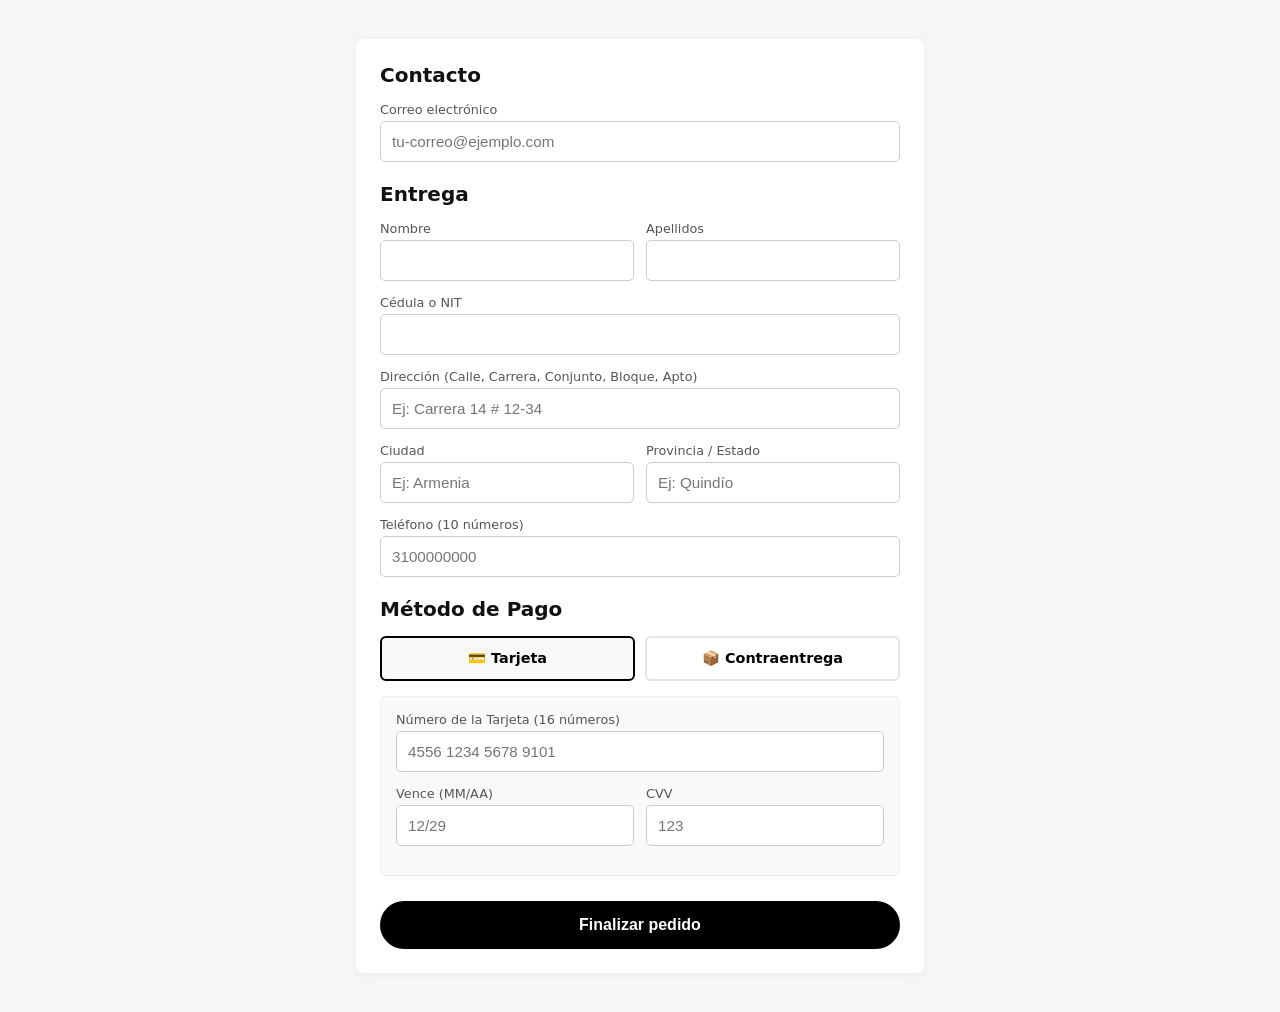
==== pago.html @ ca4d5197 "feat: interfaz de detalle terminada y archivos base" ====
<!DOCTYPE html>
<html lang="es">
<head>
    <meta charset="UTF-8">
    <meta name="viewport" content="width=device-width, initial-scale=1.0">
    <title>Hogar & Confort - Checkout</title>
    <style>
        body { background: #f6f6f6; font-family: -apple-system, system-ui, sans-serif; padding: 15px; margin: 0; }
        .wrapper-pago { max-width: 520px; margin: 1.5rem auto; background: #fff; padding: 24px; border-radius: 8px; box-shadow: 0 1px 10px rgba(0,0,0,0.04); }
        .titulo-bloque { font-size: 1.25rem; font-weight: 600; margin: 0 0 15px 0; color: #111; }
        
        .input-caja { margin-bottom: 14px; }
        .input-caja label { display: block; font-size: 0.8rem; font-weight: 500; color: #555; margin-bottom: 4px; }
        .input-caja input, .input-caja select { 
            width: 100%; 
            padding: 11px; 
            border: 1px solid #ccc; 
            border-radius: 5px; 
            font-size: 0.95rem; 
            box-sizing: border-box; 
            transition: all 0.2s ease;
        }
        .input-caja input:focus { border-color: #000; outline: none; }
        
        /* Validaciones visuales en rojo */
        .input-invalido { border-color: #e74c3c !important; background-color: #fdf2f2; }
        .error-texto { color: #e74c3c; font-size: 0.75rem; margin-top: 4px; display: none; }

        .grid-doble { display: flex; gap: 12px; }
        .grid-doble .input-caja { flex: 1; }
        
        .tabs-pago { display: flex; gap: 10px; margin: 15px 0; }
        .tab-item { flex: 1; border: 2px solid #e5e5e5; padding: 12px; border-radius: 6px; text-align: center; font-size: 0.9rem; font-weight: bold; cursor: pointer; transition: all 0.2s; }
        .tab-item.active { border-color: #000; background: #f9f9f9; }

        button:active { transform: scale(0.98); }
    </style>
</head>
<body>

    <div class="wrapper-pago">
        <div id="modulo-formulario-dinamico">
            <form id="form-checkout" onsubmit="validarYProcesarPedido(event)" novalidate>
                
                <h3 class="titulo-bloque">Contacto</h3>
                <div class="input-caja">
                    <label>Correo electrónico</label>
                    <input type="email" id="c-correo" placeholder="tu-correo@ejemplo.com" required>
                    <div class="error-texto">Introduce un correo electrónico válido</div>
                </div>

                <h3 class="titulo-bloque" style="margin-top:20px;">Entrega</h3>
                <div class="grid-doble">
                    <div class="input-caja"><label>Nombre</label><input type="text" id="c-nombre" required><div class="error-texto">Este campo es obligatorio</div></div>
                    <div class="input-caja"><label>Apellidos</label><input type="text" id="c-apellido" required><div class="error-texto">Este campo es obligatorio</div></div>
                </div>
                
                <div class="input-caja">
                    <label>Cédula o NIT</label>
                    <input type="text" id="c-documento" required>
                    <div class="error-texto">Este campo es obligatorio</div>
                </div>

                <div class="input-caja">
                    <label>Dirección (Calle, Carrera, Conjunto, Bloque, Apto)</label>
                    <input type="text" id="c-direccion" placeholder="Ej: Carrera 14 # 12-34" required>
                    <div class="error-texto">Este campo es obligatorio</div>
                </div>

                <div class="grid-doble">
                    <div class="input-caja">
                        <label>Ciudad</label>
                        <input type="text" id="c-ciudad" placeholder="Ej: Armenia" oninput="actualizarTextoContraentrega()" required>
                        <div class="error-texto">Este campo es obligatorio</div>
                    </div>
                    <div class="input-caja">
                        <label>Provincia / Estado</label>
                        <input type="text" id="c-provincia" placeholder="Ej: Quindío" oninput="actualizarTextoContraentrega()" required>
                        <div class="error-texto">Este campo es obligatorio</div>
                    </div>
                </div>

                <div class="input-caja">
                    <label>Teléfono (10 números)</label>
                    <input type="text" id="c-telefono" placeholder="3100000000" maxlength="10" required>
                    <div class="error-texto">El teléfono debe tener exactamente 10 números</div>
                </div>

                <h3 class="titulo-bloque" style="margin-top:20px;">Método de Pago</h3>
                <div class="tabs-pago">
                    <div id="tab-card" class="tab-item active" onclick="cambiarMetodoPago('card')">💳 Tarjeta</div>
                    <div id="tab-delivery" class="tab-item" onclick="cambiarMetodoPago('delivery')">📦 Contraentrega</div>
                </div>

                <div id="panel-tarjeta" style="background:#f9f9f9; padding:15px; border-radius:6px; border:1px solid #eee; margin-bottom:15px;">
                    <div class="input-caja">
                        <label>Número de la Tarjeta (16 números)</label>
                        <input type="text" id="t-num" placeholder="4556 1234 5678 9101" maxlength="19">
                        <div class="error-texto">La tarjeta debe tener exactamente 16 números</div>
                    </div>
                    <div class="grid-doble">
                        <div class="input-caja">
                            <label>Vence (MM/AA)</label>
                            <input type="text" id="t-vence" placeholder="12/29" maxlength="5">
                            <div class="error-texto">Campo obligatorio</div>
                        </div>
                        <div class="input-caja">
                            <label>CVV</label>
                            <input type="password" id="t-cvv" placeholder="123" maxlength="3">
                            <div class="error-texto">Campo obligatorio</div>
                        </div>
                    </div>
                </div>

                <div id="panel-contraentrega" style="display:none; background:#e3f2fd; color:#0d47a1; padding:15px; border-radius:6px; font-size:0.85rem; margin-bottom:15px; border:1px solid #bbdefb;">
                    Cancelas en efectivo o transferencia directamente al mensajero cuando toque tu puerta en <span id="dinamico-ciudad" style="font-weight:bold;">_______</span>, <span id="dinamico-provincia" style="font-weight:bold;">_______</span>.
                </div>

                <button type="submit" style="background:#000; color:#fff; font-weight:bold; border:none; width:100%; padding:15px; border-radius:25px; font-size:1rem; cursor:pointer; margin-top:10px; transition: background 0.2s;">
                    Finalizar pedido
                </button>
            </form>
        </div>
    </div>

    <script>
        let modoActual = 'card';

        // Quitar errores visuales cuando el usuario empiece a escribir
        document.querySelectorAll('input').forEach(input => {
            input.addEventListener('input', () => {
                if (input.value.trim() !== "") {
                    input.classList.remove('input-invalido');
                    if (input.nextElementSibling && input.nextElementSibling.classList.contains('error-texto')) {
                        input.nextElementSibling.style.display = 'none';
                    }
                }
            });
        });

        // MEJORA: Formateador en tiempo real para separar la tarjeta en bloques de 4
        document.getElementById('t-num').addEventListener('input', (e) => {
            let valor = e.target.value.replace(/\D/g, ''); 
            let bloques = valor.match(/.{1,4}/g);
            e.target.value = bloques ? bloques.join(' ') : valor;
        });

        // MEJORA: Restringir que el teléfono reciba letras
        document.getElementById('c-telefono').addEventListener('input', (e) => {
            e.target.value = e.target.value.replace(/\D/g, '');
        });

        function cambiarMetodoPago(tipo) {
            modoActual = tipo;
            const tabCard = document.getElementById('tab-card');
            const tabDelivery = document.getElementById('tab-delivery');
            const panelCard = document.getElementById('panel-tarjeta');
            const panelDelivery = document.getElementById('panel-contraentrega');

            document.querySelectorAll('.input-invalido').forEach(el => el.classList.remove('input-invalido'));
            document.querySelectorAll('.error-texto').forEach(el => el.style.display = 'none');

            if(tipo === 'card') {
                tabCard.classList.add('active');
                tabDelivery.classList.remove('active');
                panelCard.style.display = 'block';
                panelDelivery.style.display = 'none';
            } else {
                tabDelivery.classList.add('active');
                tabCard.classList.remove('active');
                panelCard.style.display = 'none';
                panelDelivery.style.display = 'block';
                actualizarTextoContraentrega();
            }
        }

        function actualizarTextoContraentrega() {
            const ciudadIngresada = document.getElementById('c-ciudad').value.trim();
            const provinciaIngresada = document.getElementById('c-provincia').value.trim();
            document.getElementById('dinamico-ciudad').innerText = ciudadIngresada !== "" ? ciudadIngresada : "_______";
            document.getElementById('dinamico-provincia').innerText = provinciaIngresada !== "" ? provinciaIngresada : "_______";
        }

        function validarYProcesarPedido(e) {
            e.preventDefault();
            let formularioValido = true;

            const camposObligatorios = ['c-correo', 'c-nombre', 'c-apellido', 'c-documento', 'c-direccion', 'c-ciudad', 'c-provincia', 'c-telefono'];
            
            camposObligatorios.forEach(id => {
                const campo = document.getElementById(id);
                if (!campo.value.trim()) {
                    marcarError(campo);
                    formularioValido = false;
                }
            });

            const telefono = document.getElementById('c-telefono');
            if (telefono.value.length !== 10) {
                marcarError(telefono, "El teléfono debe tener exactamente 10 números");
                formularioValido = false;
            }

            if (modoActual === 'card') {
                const tarjetaNum = document.getElementById('t-num');
                const vence = document.getElementById('t-vence');
                const cvv = document.getElementById('t-cvv');

                const soloNumerosTarj = tarjetaNum.value.replace(/\s/g, ''); // Quita los espacios visuales
                if (soloNumerosTarj.length !== 16) {
                    marcarError(tarjetaNum, "La tarjeta debe tener exactamente 16 números");
                    formularioValido = false;
                }
                if (!vence.value.trim()) { marcarError(vence); formularioValido = false; }
                if (!cvv.value.trim()) { marcarError(cvv); formularioValido = false; }
            }

            if (!formularioValido) return;

            // Pantalla final exitosa integrada
            const cliente = document.getElementById('c-nombre').value;
            const mail = document.getElementById('c-correo').value;
            const container = document.getElementById('modulo-formulario-dinamico');
            const ciudadFinal = document.getElementById('c-ciudad').value;

            container.innerHTML = `
                <div style="text-align:center; padding:2rem 0;">
                    <div style="font-size:3.5rem; color:#2ecc71; margin-bottom:15px;">✓</div>
                    <h2 style="margin:0 0 10px 0; font-size:1.4rem;">¡Pedido Finalizado con Éxito!</h2>
                    <p style="color:#555; font-size:0.9rem; line-height:1.5; margin-bottom:20px;">
                        Muchas gracias, <strong>${cliente}</strong>. Tu compra ha sido registrada para la ciudad de <strong>${ciudadFinal}</strong>. Hemos enviado el resumen de la compra a <strong>${mail}</strong>.
                    </p>
                    <button onclick="window.location.href='index.html'" style="background:#000; color:#fff; border:none; padding:12px 30px; border-radius:20px; font-weight:bold; cursor:pointer;">Volver al Inicio</button>
                </div>
            `;
            localStorage.removeItem('carrito_hogar');
        }

        function marcarError(elemento, mensajePersonalizado = null) {
            elemento.classList.add('input-invalido');
            const mensajeError = elemento.nextElementSibling;
            if (mensajeError && mensajeError.classList.contains('error-texto')) {
                if (mensajePersonalizado) {
                    mensajeError.innerText = mensajePersonalizado;
                }
                mensajeError.style.display = 'block';
            }
        }
    </script>
</body>
</html>
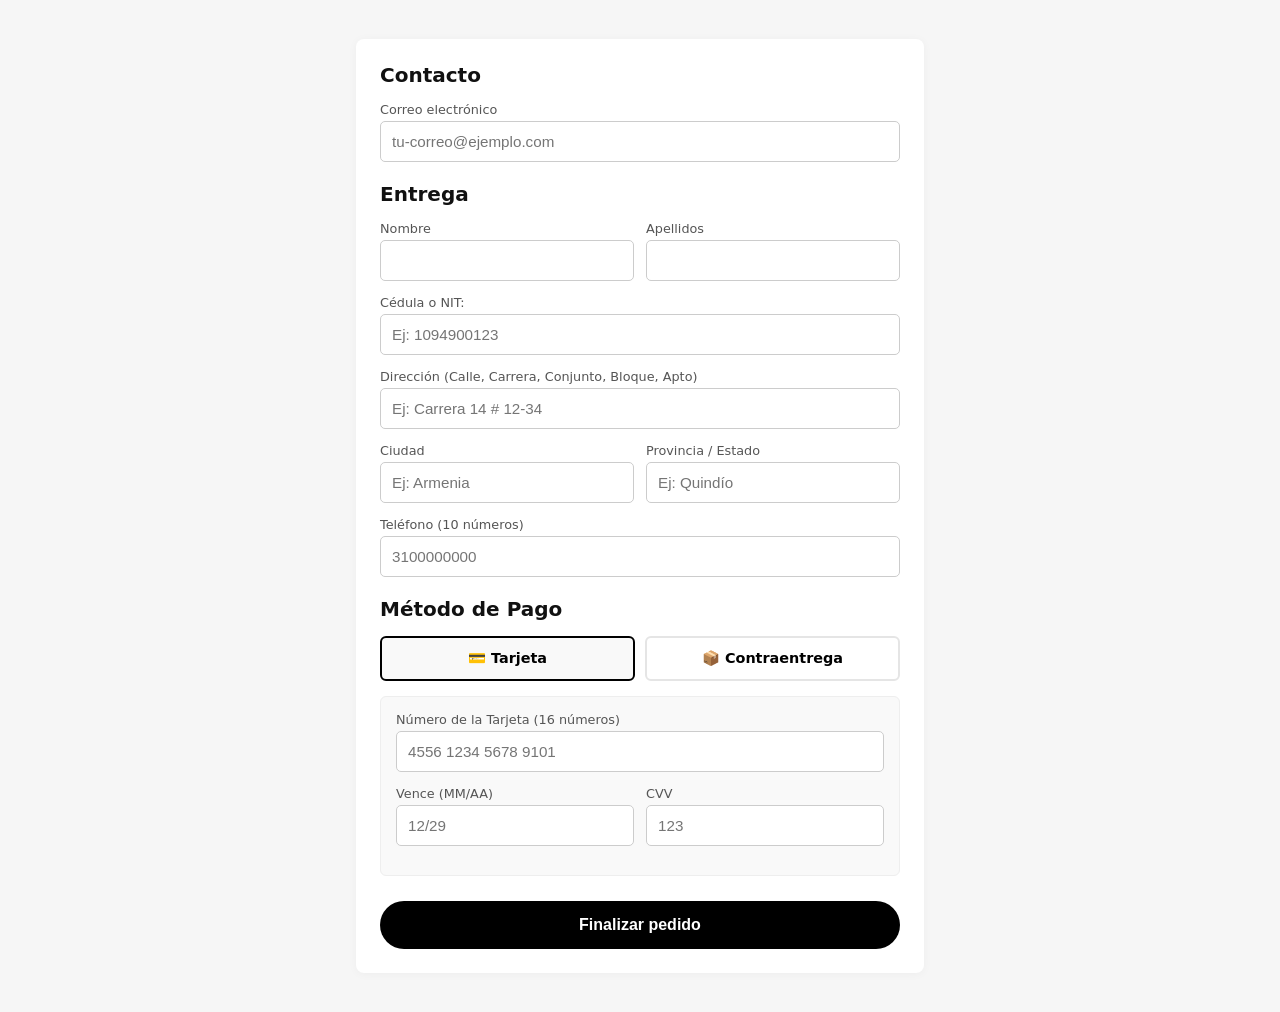
==== commit 9fcbdc79: "Fix: Corrección dinámica de pasarela de pago y redirección a pagoexitoso" ====
--- a/pago.html
+++ b/pago.html
@@ -55,11 +55,21 @@
                     <div class="input-caja"><label>Apellidos</label><input type="text" id="c-apellido" required><div class="error-texto">Este campo es obligatorio</div></div>
                 </div>
                 
-                <div class="input-caja">
-                    <label>Cédula o NIT</label>
-                    <input type="text" id="c-documento" required>
-                    <div class="error-texto">Este campo es obligatorio</div>
-                </div>
+              <div class="input-caja">
+    <label for="documento">Cédula o NIT:</label>
+    <input 
+        type="text" 
+        id="documento" 
+        name="documento"
+        inputmode="numeric" 
+        pattern="[0-9]{7,10}"
+        maxlength="10" 
+        placeholder="Ej: 1094900123" 
+        required
+        oninput="this.value = this.value.replace(/[^0-9]/g, '');"
+    >
+    <span class="error-texto" style="color: #e74c3c; font-size: 0.8rem; display: none;">El documento debe ser puramente numérico y tener máximo 10 dígitos.</span>
+</div>
 
                 <div class="input-caja">
                     <label>Dirección (Calle, Carrera, Conjunto, Bloque, Apto)</label>
@@ -248,4 +258,42 @@
         }
     </script>
 </body>
-</html>+</html>
+
+<!-- REEMPLAZA EL BLOQUE DEL FINAL DE PAGO.HTML CON ESTE CÓDIGO DINÁMICO -->
+<script>
+window.validarYProcesarPedido = function(event) {
+    if (event) {
+        if (typeof event.preventDefault === 'function') event.preventDefault();
+        if (typeof event.stopImmediatePropagation === 'function') event.stopImmediatePropagation();
+    }
+
+    // 1. Buscamos de forma flexible los inputs recorriendo el formulario
+    // Esto evita el error de 'null' si cambiaste algún ID en el HTML
+    const inputNombre = document.querySelector('input[type="text"]') || document.getElementById('nombre') || document.getElementById('nombreCliente');
+    const inputDireccion = document.querySelector('input[id*="direc"]') || document.querySelector('input[name*="direc"]') || document.getElementById('direccion');
+
+    // 2. Capturamos lo que el usuario digitó en la pantalla en ese instante
+    const nombreFinal = (inputNombre && inputNombre.value.trim() !== "") ? inputNombre.value.trim() : "Cliente";
+    const direccionFinal = (inputDireccion && inputDireccion.value.trim() !== "") ? inputDireccion.value.trim() : "Dirección de envío";
+    
+    // 3. Calculamos el monto acumulado real leyendo el LocalStorage de tu carrito original
+    let totalCompra = 0;
+    try {
+        // Buscamos bajo la clave estándar que usan tus funciones para guardar el carrito
+        const carritoGuardado = localStorage.getItem('carritoDetalle') || localStorage.getItem('carrito');
+        if (carritoGuardado) {
+            const datos = JSON.parse(carritoGuardado);
+            if (Array.isArray(datos)) {
+                totalCompra = datos.reduce((ac, item) => ac + (parseFloat(item.precio) * parseInt(item.cantidad || 1)), 0);
+            }
+        }
+    } catch(e) {
+        console.error("Error al recuperar el monto del carrito:", e);
+    }
+
+    // 4. Redireccionamos a tu archivo real pasando los datos ingresados y el monto
+    window.location.href = "pagoexitoso.html?nombre=" + encodeURIComponent(nombreFinal) + "&direccion=" + encodeURIComponent(direccionFinal) + "&total=" + totalCompra;
+    return false;
+};
+</script>
